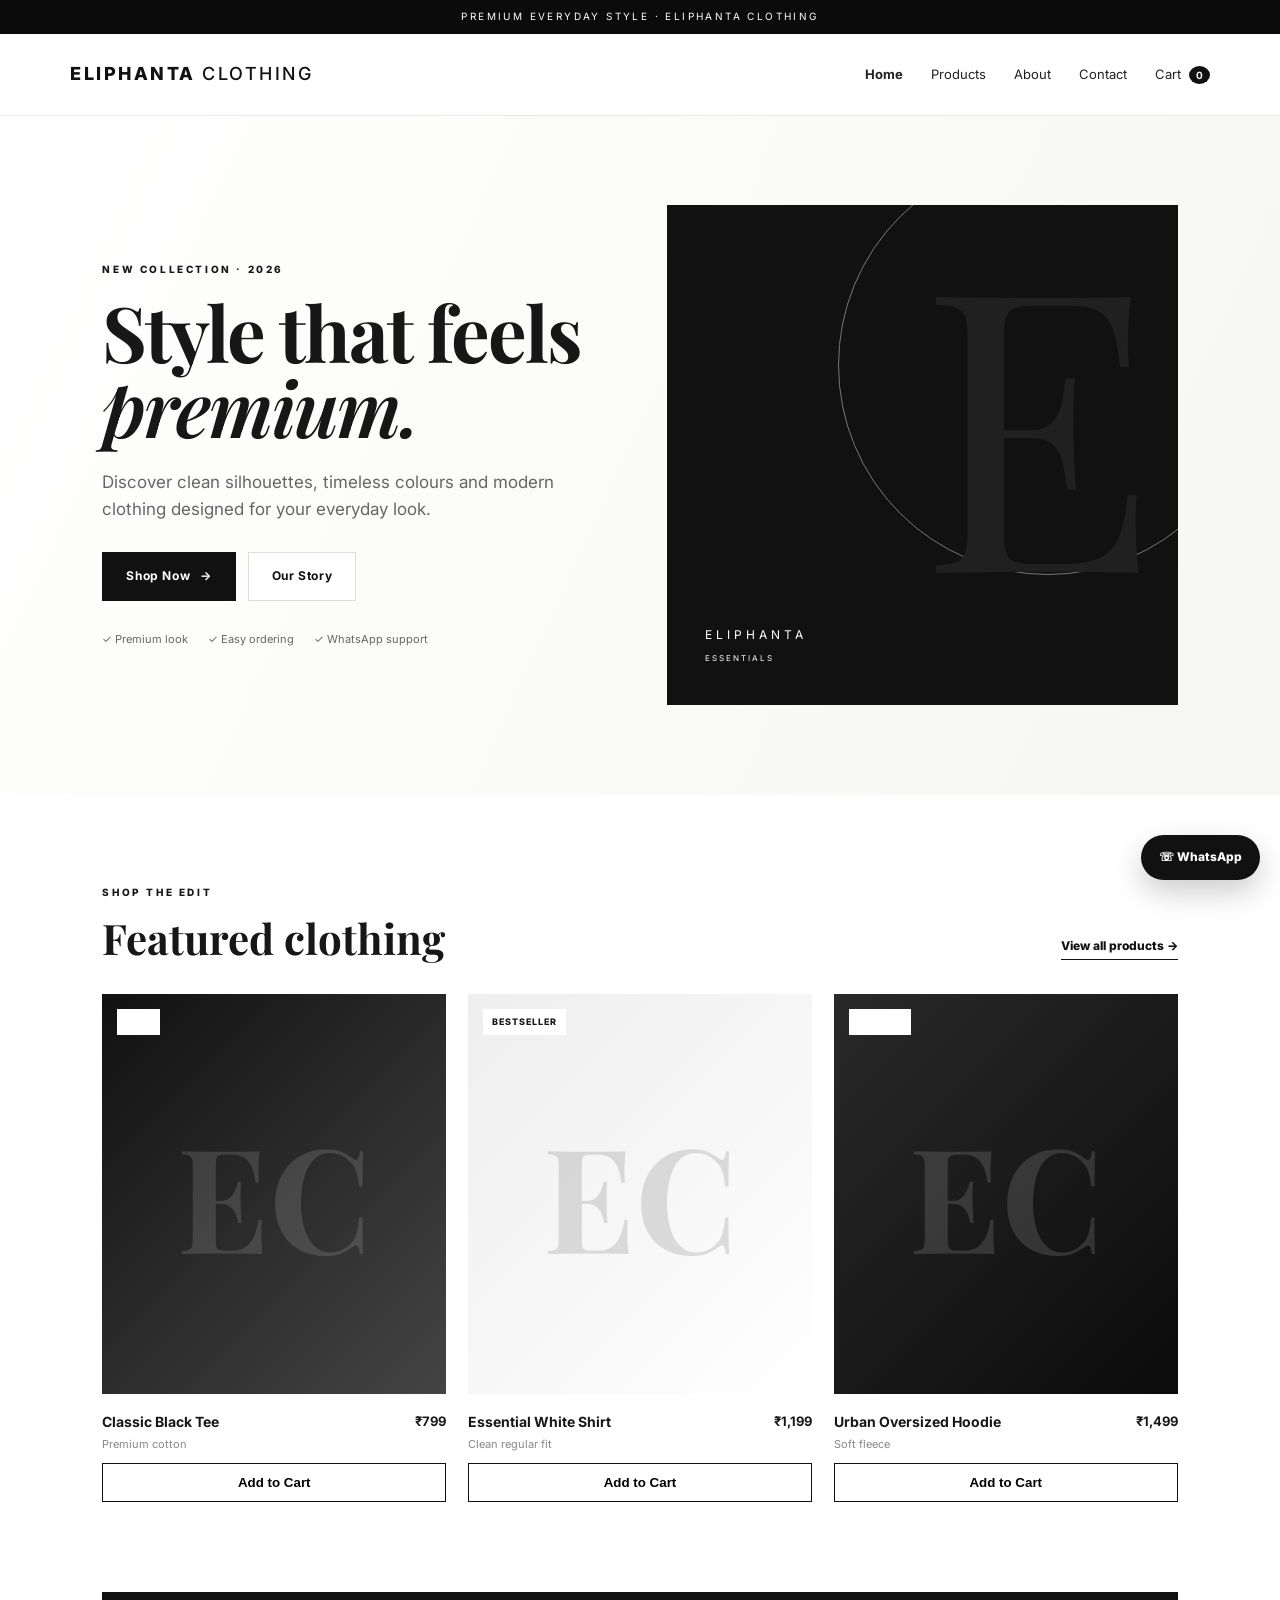
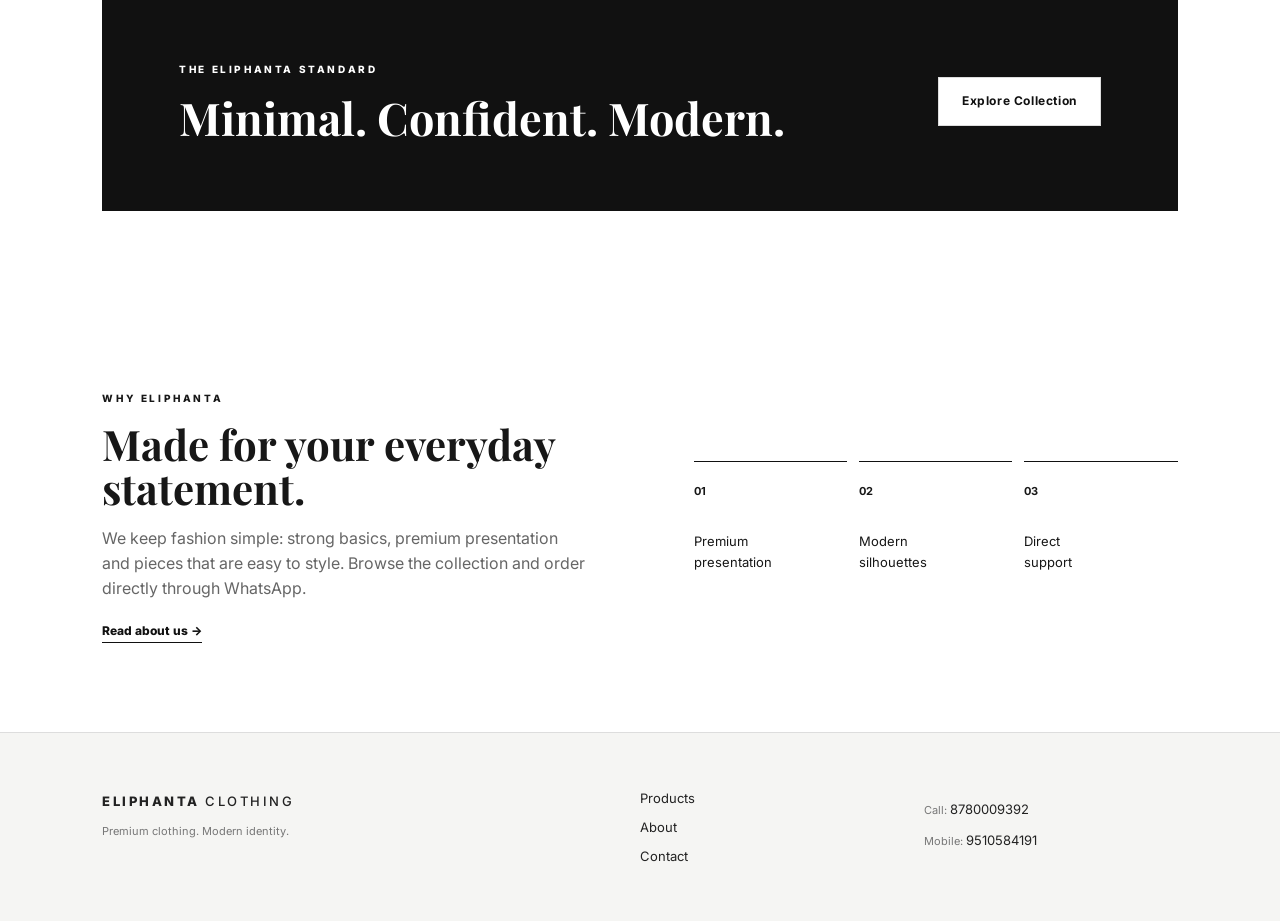
==== index.html @ 315d6a9f "Add files via upload" ====
<!DOCTYPE html>
<html lang="en">
<head>
  <meta charset="UTF-8">
  <meta name="viewport" content="width=device-width, initial-scale=1.0">
  <meta name="description" content="Eliphanta Clothing — premium modern fashion.">
  <title>Eliphanta Clothing | Premium Fashion</title>
  <link rel="preconnect" href="https://fonts.googleapis.com">
  <link rel="preconnect" href="https://fonts.gstatic.com" crossorigin>
  <link href="https://fonts.googleapis.com/css2?family=Inter:wght@400;500;600;700;800&family=Playfair+Display:wght@600;700&display=swap" rel="stylesheet">
  <link rel="stylesheet" href="style.css">
</head>
<body>
  <div class="announcement">PREMIUM EVERYDAY STYLE · ELIPHANTA CLOTHING</div>
  <header class="site-header">
    <a class="logo" href="index.html">ELIPHANTA <span>CLOTHING</span></a>
    <button class="menu-toggle" aria-label="Open menu">☰</button>
    <nav class="nav">
      <a class="active" href="index.html">Home</a>
      <a href="products.html">Products</a>
      <a href="about.html">About</a>
      <a href="contact.html">Contact</a>
      <a class="cart-link" href="products.html">Cart <b id="cartCount">0</b></a>
    </nav>
  </header>

  <main>
    <section class="hero">
      <div class="hero-copy reveal">
        <p class="eyebrow">NEW COLLECTION · 2026</p>
        <h1>Style that feels <em>premium.</em></h1>
        <p class="hero-text">Discover clean silhouettes, timeless colours and modern clothing designed for your everyday look.</p>
        <div class="hero-actions">
          <a class="btn btn-dark" href="products.html">Shop Now <span>→</span></a>
          <a class="btn btn-light" href="about.html">Our Story</a>
        </div>
        <div class="trust-row">
          <span>✓ Premium look</span>
          <span>✓ Easy ordering</span>
          <span>✓ WhatsApp support</span>
        </div>
      </div>
      <div class="hero-card reveal">
        <div class="hero-fashion">
          <div class="fashion-label">ELIPHANTA<br><small>ESSENTIALS</small></div>
          <div class="fashion-circle"></div>
          <div class="fashion-word">E</div>
        </div>
      </div>
    </section>

    <section class="section">
      <div class="section-heading reveal">
        <div><p class="eyebrow">SHOP THE EDIT</p><h2>Featured clothing</h2></div>
        <a class="text-link" href="products.html">View all products →</a>
      </div>
      <div class="product-grid">
        <article class="product-card reveal">
          <div class="product-image image-one"><span>NEW</span><strong>EC</strong></div>
          <div class="product-info"><div><h3>Classic Black Tee</h3><p>Premium cotton</p></div><b>₹799</b></div>
          <button class="add-btn" data-product="Classic Black Tee" data-price="799">Add to Cart</button>
        </article>
        <article class="product-card reveal">
          <div class="product-image image-two"><span>BESTSELLER</span><strong>EC</strong></div>
          <div class="product-info"><div><h3>Essential White Shirt</h3><p>Clean regular fit</p></div><b>₹1,199</b></div>
          <button class="add-btn" data-product="Essential White Shirt" data-price="1199">Add to Cart</button>
        </article>
        <article class="product-card reveal">
          <div class="product-image image-three"><span>LIMITED</span><strong>EC</strong></div>
          <div class="product-info"><div><h3>Urban Oversized Hoodie</h3><p>Soft fleece</p></div><b>₹1,499</b></div>
          <button class="add-btn" data-product="Urban Oversized Hoodie" data-price="1499">Add to Cart</button>
        </article>
      </div>
    </section>

    <section class="banner reveal">
      <div><p class="eyebrow">THE ELIPHANTA STANDARD</p><h2>Minimal. Confident. Modern.</h2></div>
      <a class="btn btn-light" href="products.html">Explore Collection</a>
    </section>

    <section class="section split-section">
      <div class="split-copy reveal">
        <p class="eyebrow">WHY ELIPHANTA</p>
        <h2>Made for your everyday statement.</h2>
        <p>We keep fashion simple: strong basics, premium presentation and pieces that are easy to style. Browse the collection and order directly through WhatsApp.</p>
        <a class="text-link" href="about.html">Read about us →</a>
      </div>
      <div class="stats reveal">
        <div><b>01</b><span>Premium<br>presentation</span></div>
        <div><b>02</b><span>Modern<br>silhouettes</span></div>
        <div><b>03</b><span>Direct<br>support</span></div>
      </div>
    </section>
  </main>

  <footer class="footer">
    <div><a class="logo" href="index.html">ELIPHANTA <span>CLOTHING</span></a><p>Premium clothing. Modern identity.</p></div>
    <div class="footer-links"><a href="products.html">Products</a><a href="about.html">About</a><a href="contact.html">Contact</a></div>
    <div><p>Call: <a href="tel:+91878009392">8780009392</a></p><p>Mobile: <a href="tel:+919510584191">9510584191</a></p></div>
  </footer>

  <a class="whatsapp" href="https://wa.me/919510584191?text=Hello%20Eliphanta%20Clothing%2C%20I%20want%20to%20know%20about%20your%20collection." target="_blank" rel="noopener" aria-label="Chat on WhatsApp">☏ <span>WhatsApp</span></a>
  <script src="script.js"></script>
</body>
</html>
---- style.css ----
:root{--black:#0b0b0b;--ink:#171717;--muted:#777;--line:#e7e7e7;--paper:#f6f6f3;--white:#fff}
*{box-sizing:border-box}html{scroll-behavior:smooth}body{margin:0;color:var(--ink);background:var(--white);font-family:Inter,Arial,sans-serif;line-height:1.55}.announcement{background:#0b0b0b;color:#fff;text-align:center;font-size:10px;letter-spacing:2.4px;padding:9px 16px}.site-header{height:82px;display:flex;align-items:center;justify-content:space-between;padding:0 5.5%;border-bottom:1px solid var(--line);background:#fff;position:sticky;top:0;z-index:20}.logo{font-size:18px;letter-spacing:2.5px;font-weight:800;color:#111;text-decoration:none}.logo span{font-weight:500}.nav{display:flex;align-items:center;gap:28px}.nav a,.footer a{color:#222;text-decoration:none;font-size:13px}.nav a:hover,.nav .active{font-weight:700}.cart-link b{background:#111;color:#fff;border-radius:50%;padding:3px 7px;font-size:10px;margin-left:4px}.menu-toggle{display:none;border:0;background:none;font-size:25px}.hero{min-height:650px;padding:7vw 8%;display:grid;grid-template-columns:1fr 1fr;gap:5%;align-items:center;background:linear-gradient(115deg,#fff 0%,#f6f6f3 100%)}.eyebrow{font-size:10px;letter-spacing:2.6px;font-weight:800;margin:0 0 16px}.hero h1,.page-hero h1{font-family:"Playfair Display",serif;font-size:clamp(52px,6vw,88px);line-height:.98;margin:0 0 25px;letter-spacing:-2px}.hero h1 em{font-weight:600}.hero-text{font-size:17px;color:#666;max-width:530px}.hero-actions{display:flex;gap:12px;margin:30px 0}.btn{display:inline-flex;justify-content:center;align-items:center;gap:10px;padding:14px 23px;text-decoration:none;font-weight:700;font-size:12px;letter-spacing:.6px;border:1px solid #111;transition:.25s;cursor:pointer}.btn-dark{background:#111;color:#fff}.btn-dark:hover{background:#333;transform:translateY(-2px)}.btn-light{background:#fff;color:#111;border-color:#ddd}.btn-light:hover{border-color:#111}.trust-row{display:flex;gap:20px;color:#666;font-size:11px;flex-wrap:wrap}.hero-card{height:500px;min-height:400px}.hero-fashion{height:100%;position:relative;overflow:hidden;background:#111;color:#fff;display:flex;align-items:flex-end;padding:38px}.fashion-label{font-size:12px;letter-spacing:4px;line-height:1.8;z-index:2}.fashion-label small{font-size:8px;letter-spacing:2px}.fashion-circle{position:absolute;width:420px;height:420px;border:1px solid #777;border-radius:50%;right:-80px;top:-50px}.fashion-word{position:absolute;font-family:"Playfair Display",serif;font-size:390px;line-height:.8;right:20px;top:50px;color:#202020}.section{padding:90px 8%}.section-heading{display:flex;justify-content:space-between;align-items:end;margin-bottom:34px}.section-heading h2,.split-copy h2,.cart-box h2,.contact-card h2,.form-card h2{font-family:"Playfair Display",serif;font-size:42px;line-height:1.05;margin:0}.text-link{color:#111;font-size:12px;font-weight:800;text-decoration:none;border-bottom:1px solid #111;padding-bottom:4px}.product-grid{display:grid;grid-template-columns:repeat(3,1fr);gap:22px}.product-grid-four{grid-template-columns:repeat(4,1fr)}.product-card{min-width:0}.product-image{height:400px;position:relative;display:flex;align-items:center;justify-content:center;overflow:hidden}.product-image strong{font-family:"Playfair Display",serif;font-size:145px;opacity:.13}.product-image span{position:absolute;left:15px;top:15px;background:#fff;padding:6px 9px;font-size:9px;font-weight:800;letter-spacing:1px}.image-one{background:linear-gradient(135deg,#111,#444);color:#fff}.image-two{background:linear-gradient(135deg,#eee,#fff)}.image-three{background:linear-gradient(135deg,#292929,#0b0b0b);color:#fff}.image-four{background:linear-gradient(135deg,#d9d9d9,#fafafa)}.product-info{display:flex;justify-content:space-between;gap:10px;padding:17px 0 10px}.product-info h3{font-size:14px;margin:0 0 3px}.product-info p{font-size:11px;color:#888;margin:0}.product-info>b{font-size:13px}.add-btn{width:100%;border:1px solid #111;background:#fff;padding:11px;font-weight:700;cursor:pointer;transition:.2s}.add-btn:hover{background:#111;color:#fff}.banner{margin:0 8% 90px;padding:70px 6%;background:#111;color:#fff;display:flex;align-items:center;justify-content:space-between;gap:30px}.banner h2{font-family:"Playfair Display",serif;font-size:45px;line-height:1.05;margin:0;max-width:650px}.split-section{display:grid;grid-template-columns:1fr 1fr;gap:10%;align-items:center}.split-copy>p:not(.eyebrow){color:#666;max-width:600px}.stats{display:grid;grid-template-columns:repeat(3,1fr);gap:12px}.stats div{border-top:1px solid #111;padding-top:15px}.stats b{font-size:11px}.stats span{display:block;margin-top:30px;font-size:13px}.page-hero{padding:100px 8%;background:var(--paper);text-align:center}.page-hero h1{font-size:clamp(50px,6vw,78px);margin-bottom:18px}.page-hero>p:last-child{color:#777;max-width:600px;margin:0 auto}.filter-row{display:flex;justify-content:space-between;border-bottom:1px solid var(--line);padding-bottom:14px;margin-bottom:25px;color:#777;font-size:12px}.cart-box{margin-top:65px;border:1px solid #ddd;padding:35px;display:flex;align-items:center;justify-content:space-between;gap:20px}.cart-box p:not(.eyebrow){color:#777;font-size:13px}.disabled{opacity:.45;pointer-events:none}.story-grid{display:grid;grid-template-columns:1fr 1fr;gap:8%;align-items:center}.story-art{height:520px;background:#111;color:#fff;position:relative;display:flex;align-items:center;justify-content:center}.story-mark{font-family:"Playfair Display",serif;font-size:330px;line-height:1}.story-art p{position:absolute;bottom:28px;left:30px;letter-spacing:4px;font-size:11px}.story-art p span{letter-spacing:2px;color:#aaa}.contact-grid{display:grid;grid-template-columns:1fr 1fr;gap:25px;padding-bottom:20px}.contact-card,.qr-card,.form-card{border:1px solid #ddd;padding:40px}.contact-line{display:flex;justify-content:space-between;gap:20px;padding:20px 0;border-bottom:1px solid #eee;color:#111;text-decoration:none;font-size:13px}.contact-line span{color:#888}.qr-card{text-align:center;background:#fafafa}.qr-card img{width:min(100%,320px);height:auto;display:block;margin:15px auto}.qr-card p:last-child{font-size:11px;color:#777}.form-card{max-width:900px;margin:auto}.form-card form{margin-top:25px}.form-row{display:grid;grid-template-columns:1fr 1fr;gap:15px}.form-card input,.form-card textarea{width:100%;border:1px solid #ddd;padding:14px;margin-bottom:15px;font:inherit;font-size:13px;outline:none}.form-card input:focus,.form-card textarea:focus{border-color:#111}.form-card textarea{min-height:140px;resize:vertical}.footer{background:#f5f5f3;padding:55px 8%;display:grid;grid-template-columns:2fr 1fr 1fr;gap:30px;border-top:1px solid #ddd}.footer p{color:#777;font-size:11px}.footer-links{display:flex;flex-direction:column;gap:9px}.whatsapp{position:fixed;right:20px;bottom:20px;z-index:30;background:#111;color:#fff;border-radius:999px;padding:13px 18px;text-decoration:none;font-size:12px;font-weight:800;box-shadow:0 12px 30px #0003}.reveal{opacity:0;transform:translateY(20px);transition:opacity .7s ease,transform .7s ease}.reveal.visible{opacity:1;transform:none}@media(max-width:900px){.site-header{height:72px}.menu-toggle{display:block}.nav{display:none;position:absolute;left:0;right:0;top:72px;background:#fff;padding:15px 6%;border-bottom:1px solid #ddd;flex-direction:column;align-items:flex-start;gap:18px}.nav.open{display:flex}.hero{grid-template-columns:1fr;padding-top:70px}.hero-card{height:380px}.product-grid,.product-grid-four{grid-template-columns:repeat(2,1fr)}.product-image{height:340px}.split-section,.story-grid,.contact-grid{grid-template-columns:1fr}.story-art{height:380px}.footer{grid-template-columns:1fr 1fr}.footer>div:last-child{grid-column:1/-1}.banner{margin-bottom:60px}.section{padding:65px 6%}}@media(max-width:560px){.logo{font-size:14px}.hero{padding:60px 6% 55px}.hero h1,.page-hero h1{font-size:48px}.hero-card{height:330px}.product-grid,.product-grid-four{grid-template-columns:1fr}.product-image{height:380px}.section-heading,.banner,.cart-box{align-items:flex-start;flex-direction:column}.banner h2,.section-heading h2,.split-copy h2,.cart-box h2,.contact-card h2,.form-card h2{font-size:35px}.stats{margin-top:25px}.form-row{grid-template-columns:1fr}.footer{grid-template-columns:1fr}.footer>div:last-child{grid-column:auto}.whatsapp{right:12px;bottom:12px}.page-hero{padding:70px 6%}.contact-card,.qr-card,.form-card{padding:25px}}
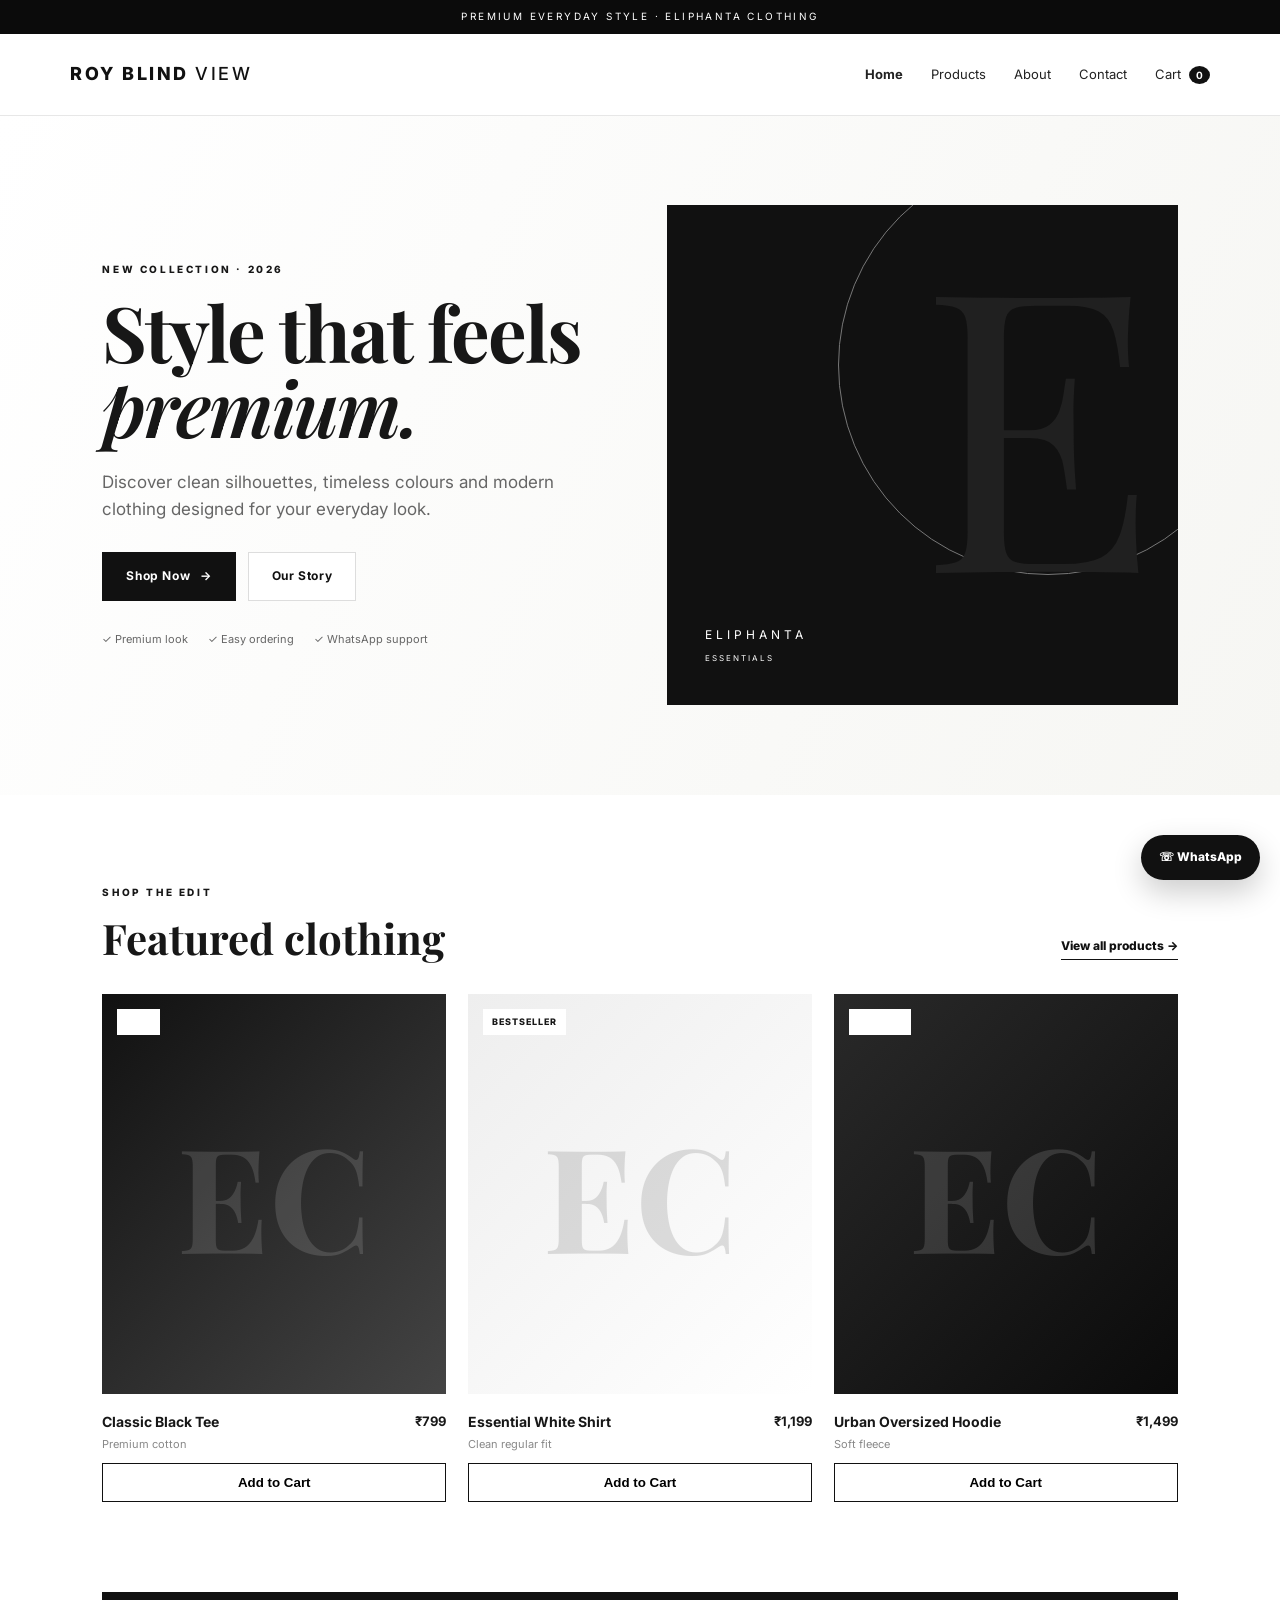
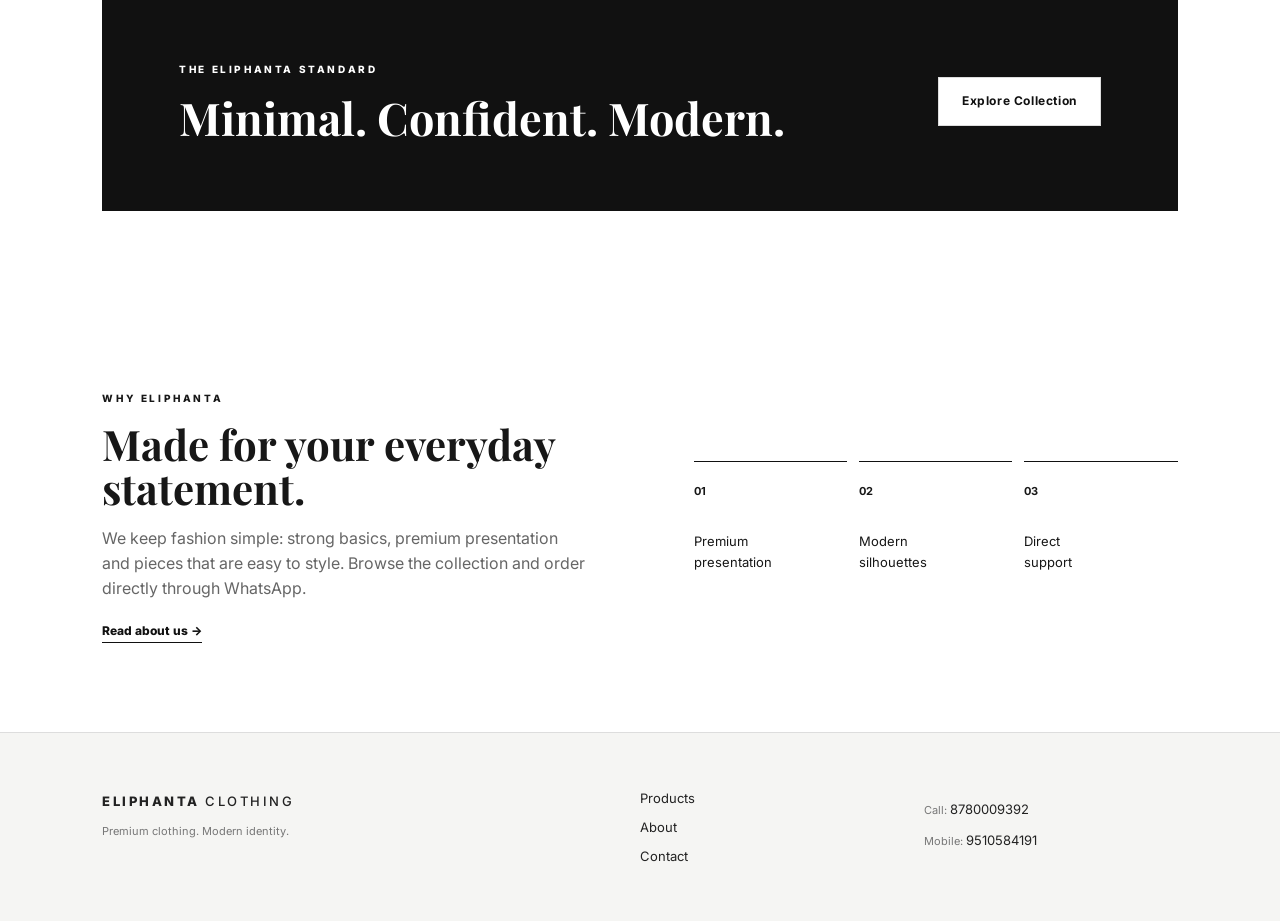
==== commit e737eeb7: "Update index.html" ====
--- a/index.html
+++ b/index.html
@@ -13,7 +13,7 @@
 <body>
   <div class="announcement">PREMIUM EVERYDAY STYLE · ELIPHANTA CLOTHING</div>
   <header class="site-header">
-    <a class="logo" href="index.html">ELIPHANTA <span>CLOTHING</span></a>
+    <a class="logo" href="index.html">ROY BLIND <span>VIEW</span></a>
     <button class="menu-toggle" aria-label="Open menu">☰</button>
     <nav class="nav">
       <a class="active" href="index.html">Home</a>
@@ -102,4 +102,4 @@
   <a class="whatsapp" href="https://wa.me/919510584191?text=Hello%20Eliphanta%20Clothing%2C%20I%20want%20to%20know%20about%20your%20collection." target="_blank" rel="noopener" aria-label="Chat on WhatsApp">☏ <span>WhatsApp</span></a>
   <script src="script.js"></script>
 </body>
-</html>+</html>
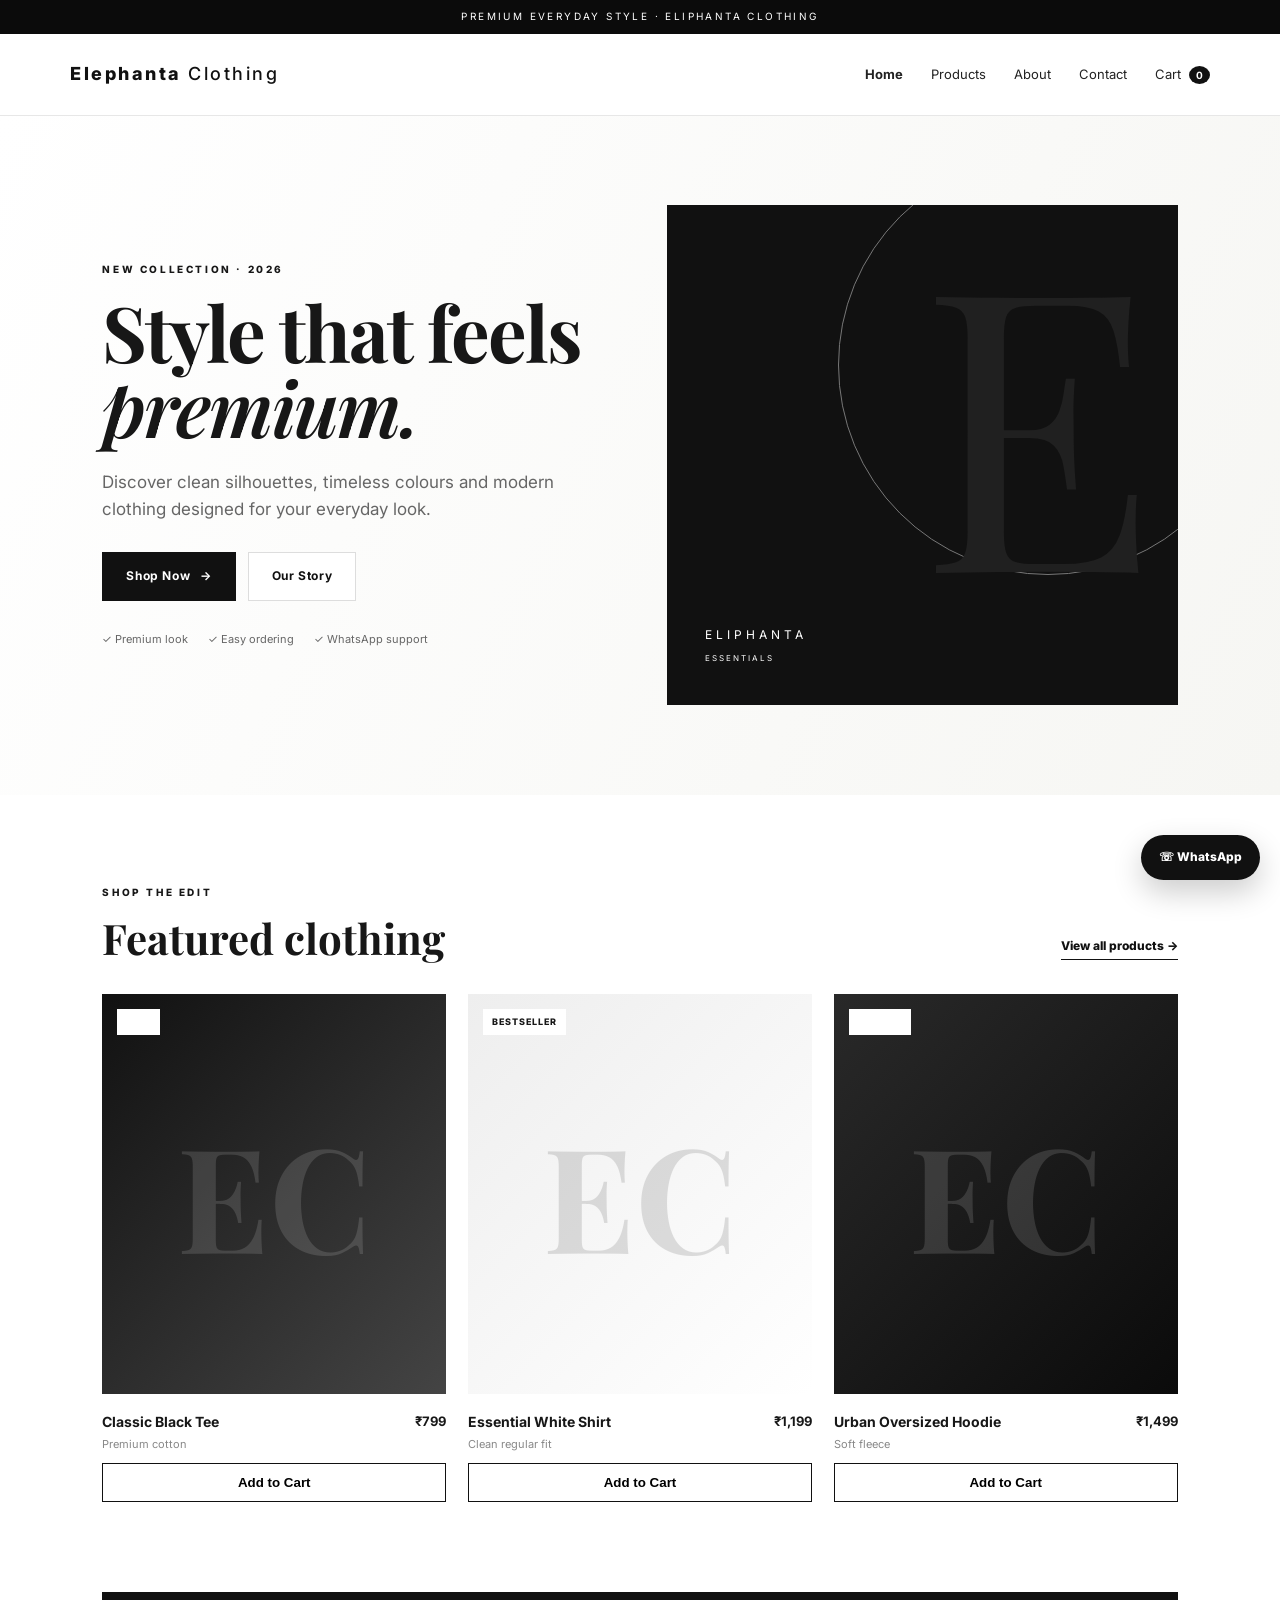
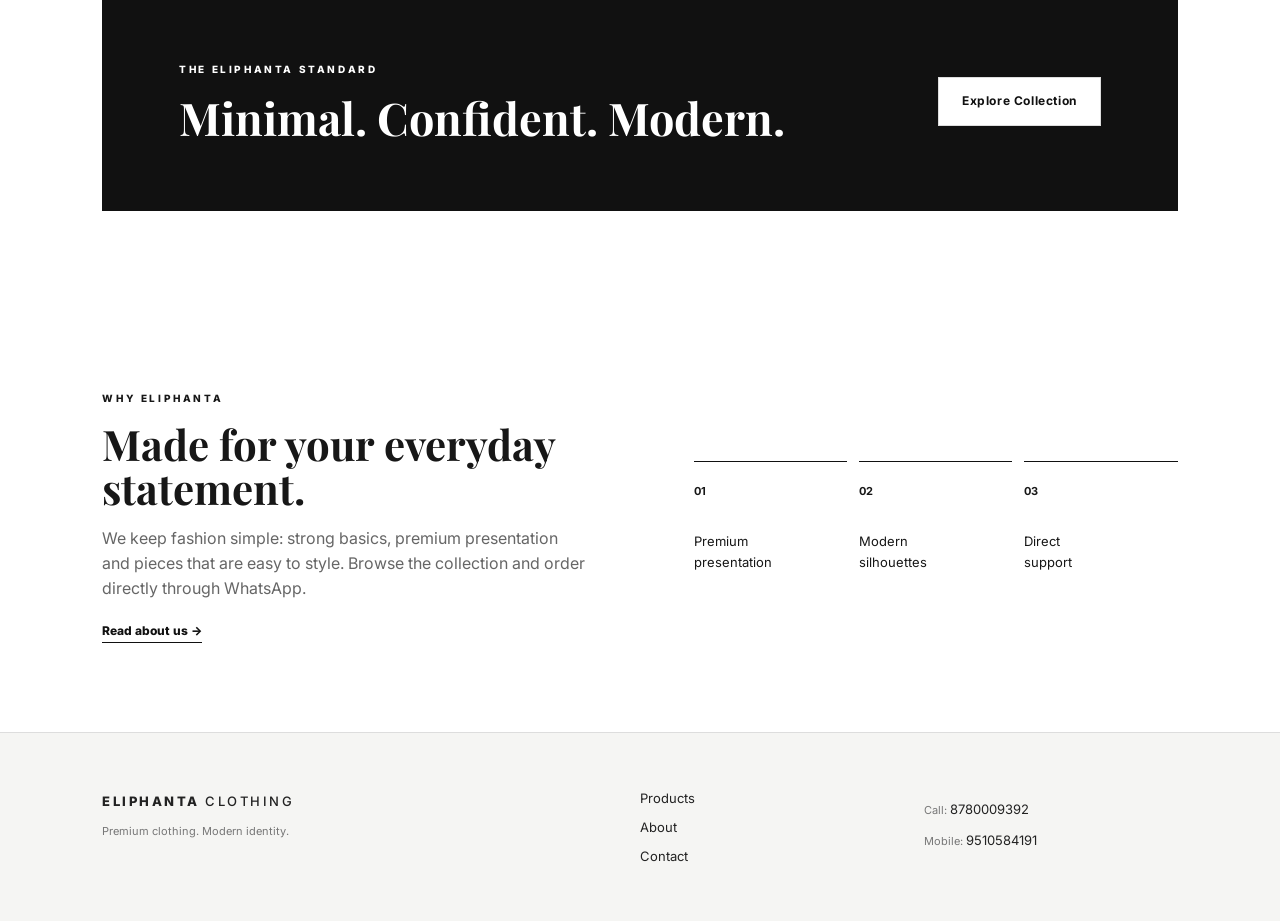
==== commit 105b610e: "Update index.html" ====
--- a/index.html
+++ b/index.html
@@ -13,7 +13,7 @@
 <body>
   <div class="announcement">PREMIUM EVERYDAY STYLE · ELIPHANTA CLOTHING</div>
   <header class="site-header">
-    <a class="logo" href="index.html">ROY BLIND <span>VIEW</span></a>
+    <a class="logo" href="index.html">Elephanta <span>Clothing</span></a>
     <button class="menu-toggle" aria-label="Open menu">☰</button>
     <nav class="nav">
       <a class="active" href="index.html">Home</a>
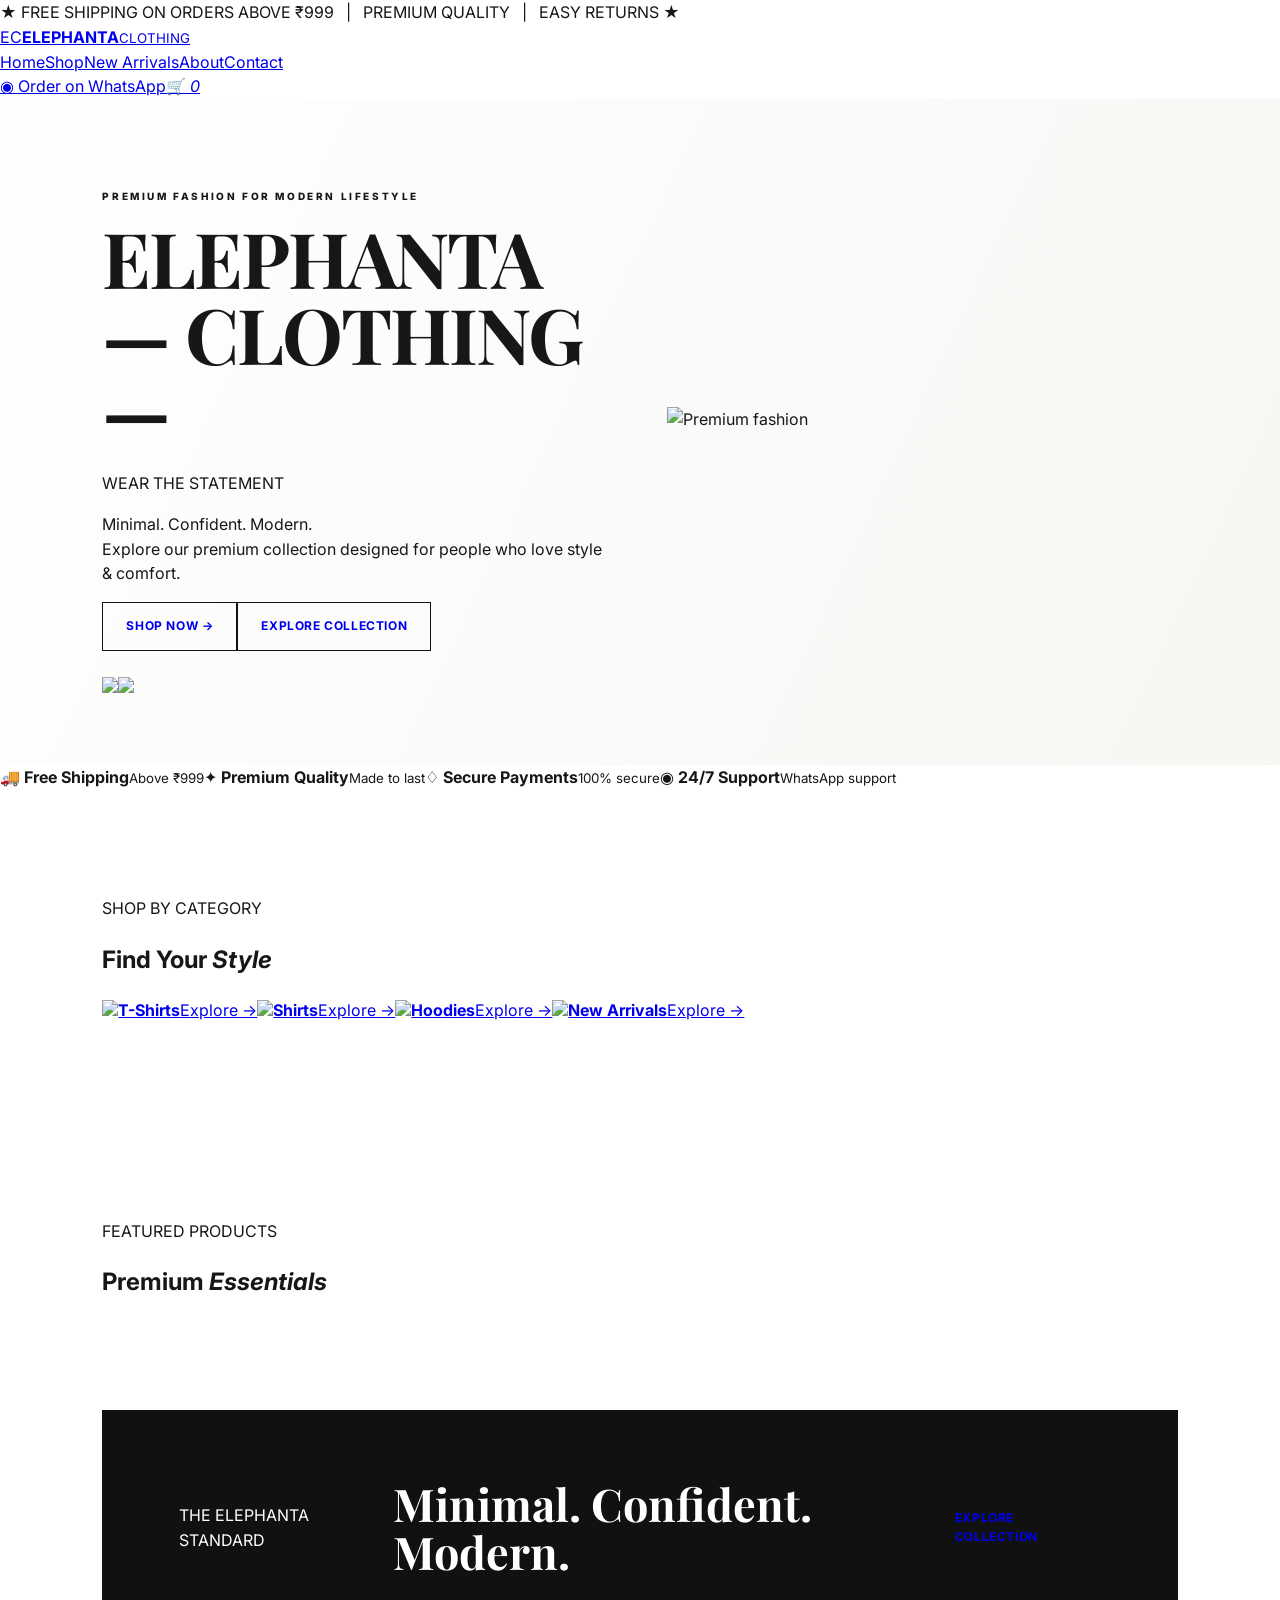
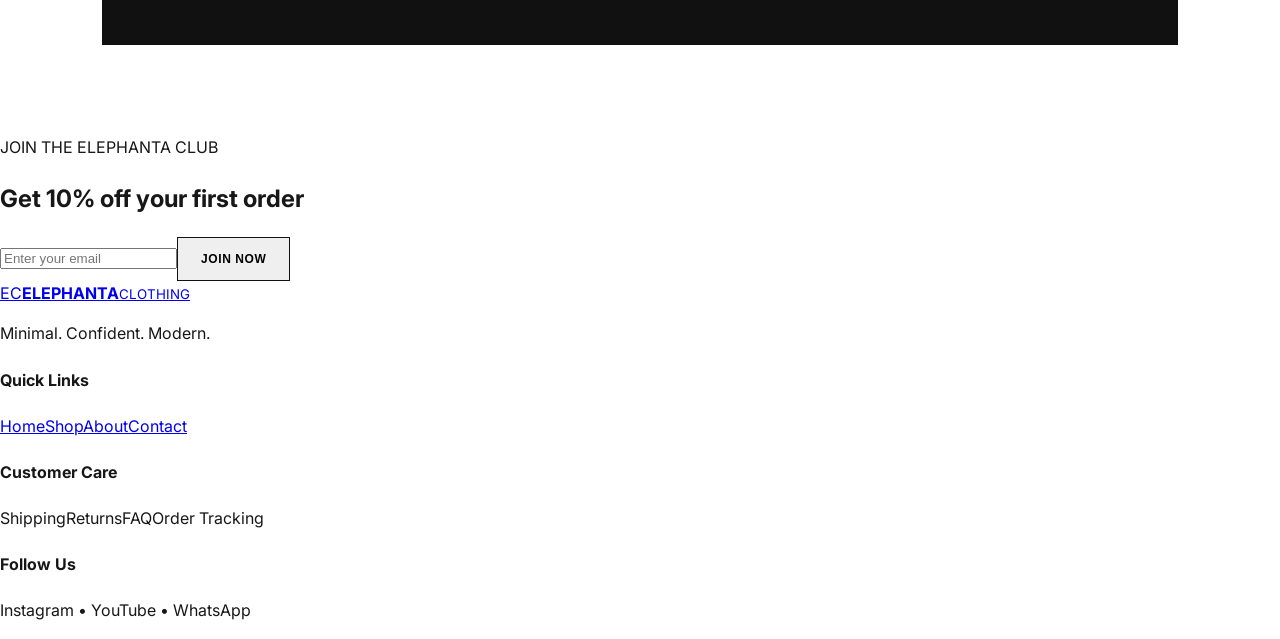
==== commit a77b3d73: "Add files via upload" ====
--- a/index.html
+++ b/index.html
@@ -1,105 +1,8 @@
-<!DOCTYPE html>
-<html lang="en">
-<head>
-  <meta charset="UTF-8">
-  <meta name="viewport" content="width=device-width, initial-scale=1.0">
-  <meta name="description" content="Eliphanta Clothing — premium modern fashion.">
-  <title>Eliphanta Clothing | Premium Fashion</title>
-  <link rel="preconnect" href="https://fonts.googleapis.com">
-  <link rel="preconnect" href="https://fonts.gstatic.com" crossorigin>
-  <link href="https://fonts.googleapis.com/css2?family=Inter:wght@400;500;600;700;800&family=Playfair+Display:wght@600;700&display=swap" rel="stylesheet">
-  <link rel="stylesheet" href="style.css">
-</head>
-<body>
-  <div class="announcement">PREMIUM EVERYDAY STYLE · ELIPHANTA CLOTHING</div>
-  <header class="site-header">
-    <a class="logo" href="index.html">Elephanta <span>Clothing</span></a>
-    <button class="menu-toggle" aria-label="Open menu">☰</button>
-    <nav class="nav">
-      <a class="active" href="index.html">Home</a>
-      <a href="products.html">Products</a>
-      <a href="about.html">About</a>
-      <a href="contact.html">Contact</a>
-      <a class="cart-link" href="products.html">Cart <b id="cartCount">0</b></a>
-    </nav>
-  </header>
-
-  <main>
-    <section class="hero">
-      <div class="hero-copy reveal">
-        <p class="eyebrow">NEW COLLECTION · 2026</p>
-        <h1>Style that feels <em>premium.</em></h1>
-        <p class="hero-text">Discover clean silhouettes, timeless colours and modern clothing designed for your everyday look.</p>
-        <div class="hero-actions">
-          <a class="btn btn-dark" href="products.html">Shop Now <span>→</span></a>
-          <a class="btn btn-light" href="about.html">Our Story</a>
-        </div>
-        <div class="trust-row">
-          <span>✓ Premium look</span>
-          <span>✓ Easy ordering</span>
-          <span>✓ WhatsApp support</span>
-        </div>
-      </div>
-      <div class="hero-card reveal">
-        <div class="hero-fashion">
-          <div class="fashion-label">ELIPHANTA<br><small>ESSENTIALS</small></div>
-          <div class="fashion-circle"></div>
-          <div class="fashion-word">E</div>
-        </div>
-      </div>
-    </section>
-
-    <section class="section">
-      <div class="section-heading reveal">
-        <div><p class="eyebrow">SHOP THE EDIT</p><h2>Featured clothing</h2></div>
-        <a class="text-link" href="products.html">View all products →</a>
-      </div>
-      <div class="product-grid">
-        <article class="product-card reveal">
-          <div class="product-image image-one"><span>NEW</span><strong>EC</strong></div>
-          <div class="product-info"><div><h3>Classic Black Tee</h3><p>Premium cotton</p></div><b>₹799</b></div>
-          <button class="add-btn" data-product="Classic Black Tee" data-price="799">Add to Cart</button>
-        </article>
-        <article class="product-card reveal">
-          <div class="product-image image-two"><span>BESTSELLER</span><strong>EC</strong></div>
-          <div class="product-info"><div><h3>Essential White Shirt</h3><p>Clean regular fit</p></div><b>₹1,199</b></div>
-          <button class="add-btn" data-product="Essential White Shirt" data-price="1199">Add to Cart</button>
-        </article>
-        <article class="product-card reveal">
-          <div class="product-image image-three"><span>LIMITED</span><strong>EC</strong></div>
-          <div class="product-info"><div><h3>Urban Oversized Hoodie</h3><p>Soft fleece</p></div><b>₹1,499</b></div>
-          <button class="add-btn" data-product="Urban Oversized Hoodie" data-price="1499">Add to Cart</button>
-        </article>
-      </div>
-    </section>
-
-    <section class="banner reveal">
-      <div><p class="eyebrow">THE ELIPHANTA STANDARD</p><h2>Minimal. Confident. Modern.</h2></div>
-      <a class="btn btn-light" href="products.html">Explore Collection</a>
-    </section>
-
-    <section class="section split-section">
-      <div class="split-copy reveal">
-        <p class="eyebrow">WHY ELIPHANTA</p>
-        <h2>Made for your everyday statement.</h2>
-        <p>We keep fashion simple: strong basics, premium presentation and pieces that are easy to style. Browse the collection and order directly through WhatsApp.</p>
-        <a class="text-link" href="about.html">Read about us →</a>
-      </div>
-      <div class="stats reveal">
-        <div><b>01</b><span>Premium<br>presentation</span></div>
-        <div><b>02</b><span>Modern<br>silhouettes</span></div>
-        <div><b>03</b><span>Direct<br>support</span></div>
-      </div>
-    </section>
-  </main>
-
-  <footer class="footer">
-    <div><a class="logo" href="index.html">ELIPHANTA <span>CLOTHING</span></a><p>Premium clothing. Modern identity.</p></div>
-    <div class="footer-links"><a href="products.html">Products</a><a href="about.html">About</a><a href="contact.html">Contact</a></div>
-    <div><p>Call: <a href="tel:+91878009392">8780009392</a></p><p>Mobile: <a href="tel:+919510584191">9510584191</a></p></div>
-  </footer>
-
-  <a class="whatsapp" href="https://wa.me/919510584191?text=Hello%20Eliphanta%20Clothing%2C%20I%20want%20to%20know%20about%20your%20collection." target="_blank" rel="noopener" aria-label="Chat on WhatsApp">☏ <span>WhatsApp</span></a>
-  <script src="script.js"></script>
-</body>
-</html>
+<!doctype html><html lang="en"><head><meta charset="utf-8"><meta name="viewport" content="width=device-width,initial-scale=1"><title>ELEPHANTA CLOTHING — Premium Fashion</title><link rel="preconnect" href="https://fonts.googleapis.com"><link href="https://fonts.googleapis.com/css2?family=Inter:wght@400;500;600;700&family=Playfair+Display:wght@500;600;700&display=swap" rel="stylesheet"><link rel="stylesheet" href="style.css"></head><body>
+<div class="topbar">★ FREE SHIPPING ON ORDERS ABOVE ₹999 &nbsp; | &nbsp; PREMIUM QUALITY &nbsp; | &nbsp; EASY RETURNS ★</div>
+<header class="header"><a class="brand" href="index.html"><span class="mark">EC</span><span><b>ELEPHANTA</b><small>CLOTHING</small></span></a><nav><a class="active" href="index.html">Home</a><a href="products.html">Shop</a><a href="products.html">New Arrivals</a><a href="about.html">About</a><a href="contact.html">Contact</a></nav><div class="actions"><a class="wa" href="https://wa.me/919510584191">◉ Order on WhatsApp</a><a class="cart" href="products.html">🛒 <i id="cartCount">0</i></a></div></header>
+<main><section class="hero"><div class="hero-copy"><p class="eyebrow">PREMIUM FASHION FOR MODERN LIFESTYLE</p><h1>ELEPHANTA<br><span>— CLOTHING —</span></h1><p class="tagline">WEAR THE STATEMENT</p><p class="desc">Minimal. Confident. Modern.<br>Explore our premium collection designed for people who love style & comfort.</p><div class="buttons"><a class="btn gold" href="products.html">SHOP NOW →</a><a class="btn dark" href="products.html">EXPLORE COLLECTION</a></div></div><div class="hero-image"><img src="https://images.unsplash.com/photo-1551488831-00ddcb6c6bd3?auto=format&fit=crop&w=1200&q=85" alt="Premium fashion"></div><div class="hero-mini"><img src="https://images.unsplash.com/photo-1521572163474-6864f9cf17ab?auto=format&fit=crop&w=500&q=85"><img src="https://images.unsplash.com/photo-1542291026-7eec264c27ff?auto=format&fit=crop&w=500&q=85"></div></section>
+<div class="trust"><span>🚚 <b>Free Shipping</b><small>Above ₹999</small></span><span>✦ <b>Premium Quality</b><small>Made to last</small></span><span>♢ <b>Secure Payments</b><small>100% secure</small></span><span>◉ <b>24/7 Support</b><small>WhatsApp support</small></span></div>
+<section class="section"><div class="section-title"><p>SHOP BY CATEGORY</p><h2>Find Your <em>Style</em></h2></div><div class="categories"><a href="products.html"><img src="https://images.unsplash.com/photo-1521572163474-6864f9cf17ab?auto=format&fit=crop&w=700&q=80"><b>T-Shirts</b><span>Explore →</span></a><a href="products.html"><img src="https://images.unsplash.com/photo-1602810318383-e386cc2a3ccf?auto=format&fit=crop&w=700&q=80"><b>Shirts</b><span>Explore →</span></a><a href="products.html"><img src="https://images.unsplash.com/photo-1556821840-3a63f95609a7?auto=format&fit=crop&w=700&q=80"><b>Hoodies</b><span>Explore →</span></a><a href="products.html"><img src="https://images.unsplash.com/photo-1515886657613-9f3515b0c78f?auto=format&fit=crop&w=700&q=80"><b>New Arrivals</b><span>Explore →</span></a></div></section>
+<section class="section"><div class="section-title"><p>FEATURED PRODUCTS</p><h2>Premium <em>Essentials</em></h2></div><div id="featuredGrid" class="product-grid"></div></section><section class="banner"><p>THE ELEPHANTA STANDARD</p><h2>Minimal. Confident. Modern.</h2><a class="btn gold" href="products.html">EXPLORE COLLECTION</a></section><section class="newsletter"><p>JOIN THE ELEPHANTA CLUB</p><h2>Get 10% off your first order</h2><div><input placeholder="Enter your email"><button class="btn gold">JOIN NOW</button></div></section></main>
+<footer><div><a class="brand" href="index.html"><span class="mark">EC</span><span><b>ELEPHANTA</b><small>CLOTHING</small></span></a><p>Minimal. Confident. Modern.</p></div><div><h4>Quick Links</h4><a href="index.html">Home</a><a href="products.html">Shop</a><a href="about.html">About</a><a href="contact.html">Contact</a></div><div><h4>Customer Care</h4><a>Shipping</a><a>Returns</a><a>FAQ</a><a>Order Tracking</a></div><div><h4>Follow Us</h4><p>Instagram • YouTube • WhatsApp</p></div></footer><script src="script.js"></script></body></html>
